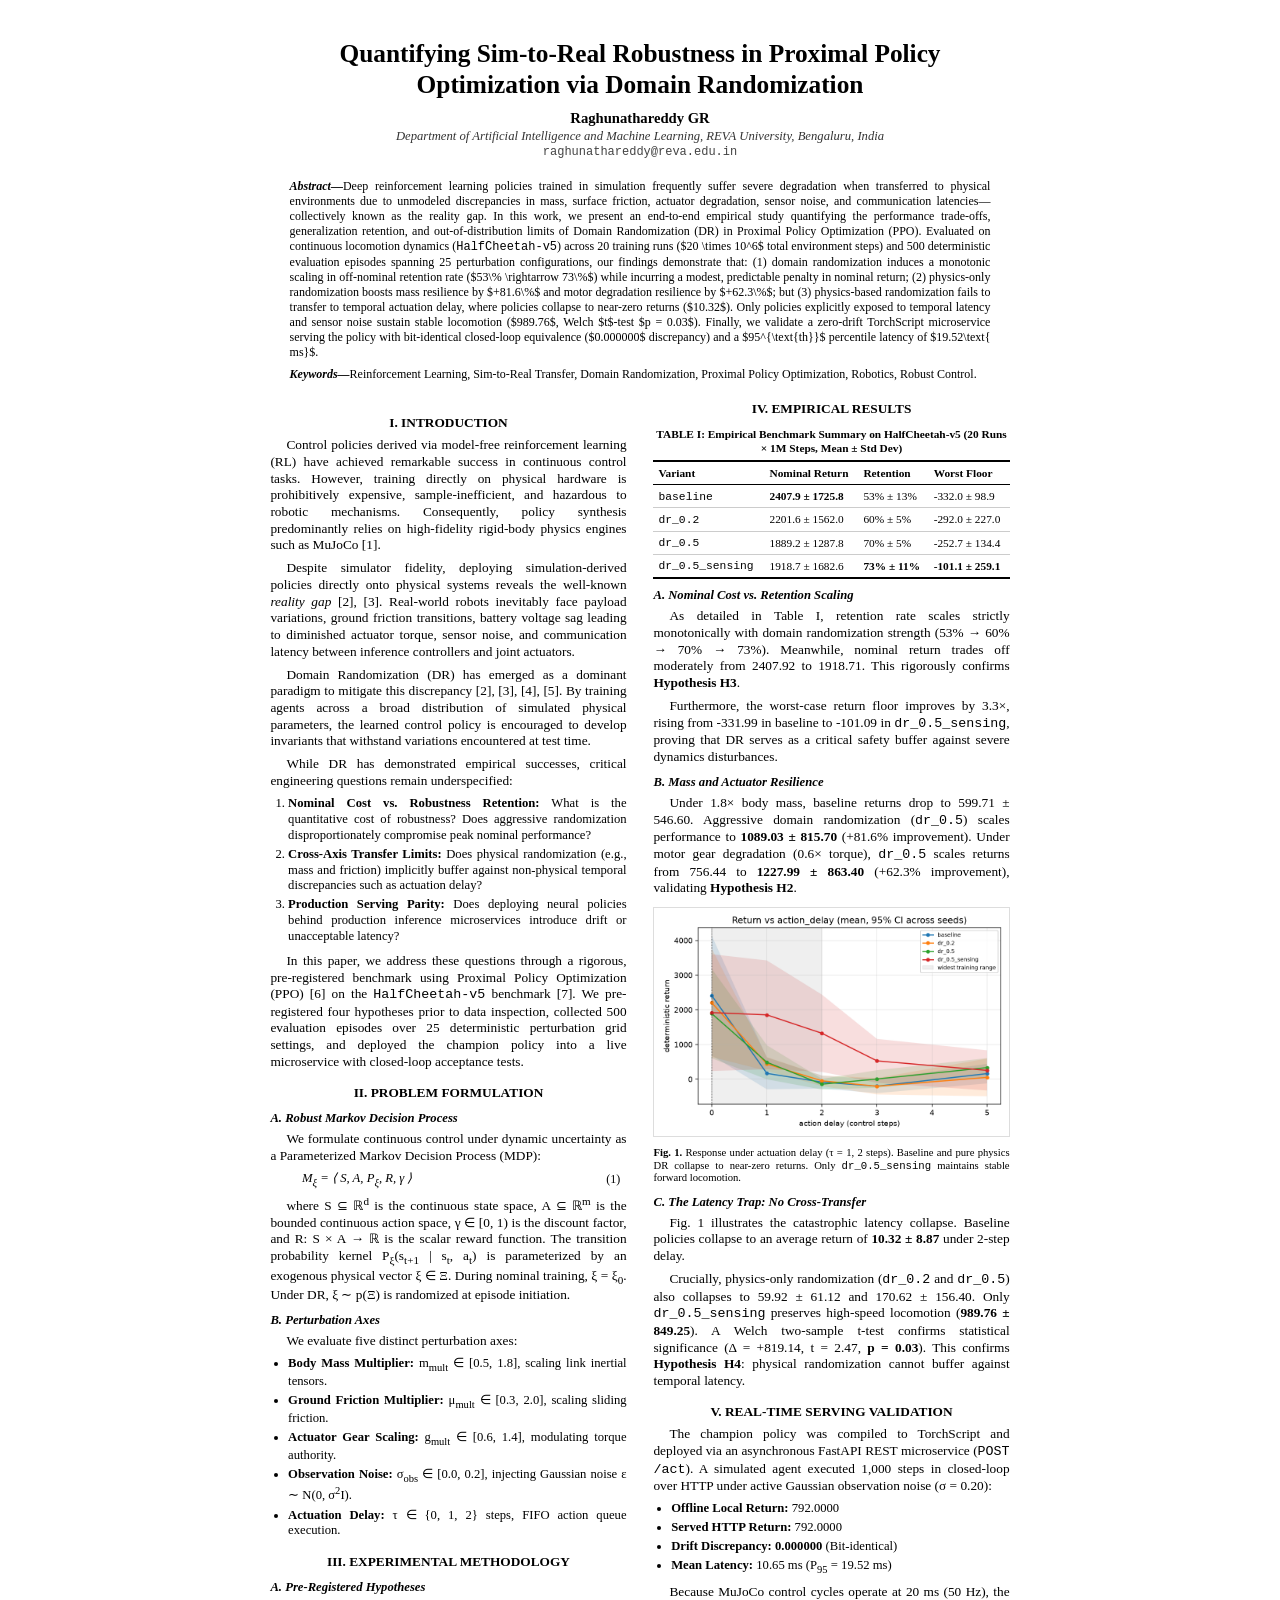
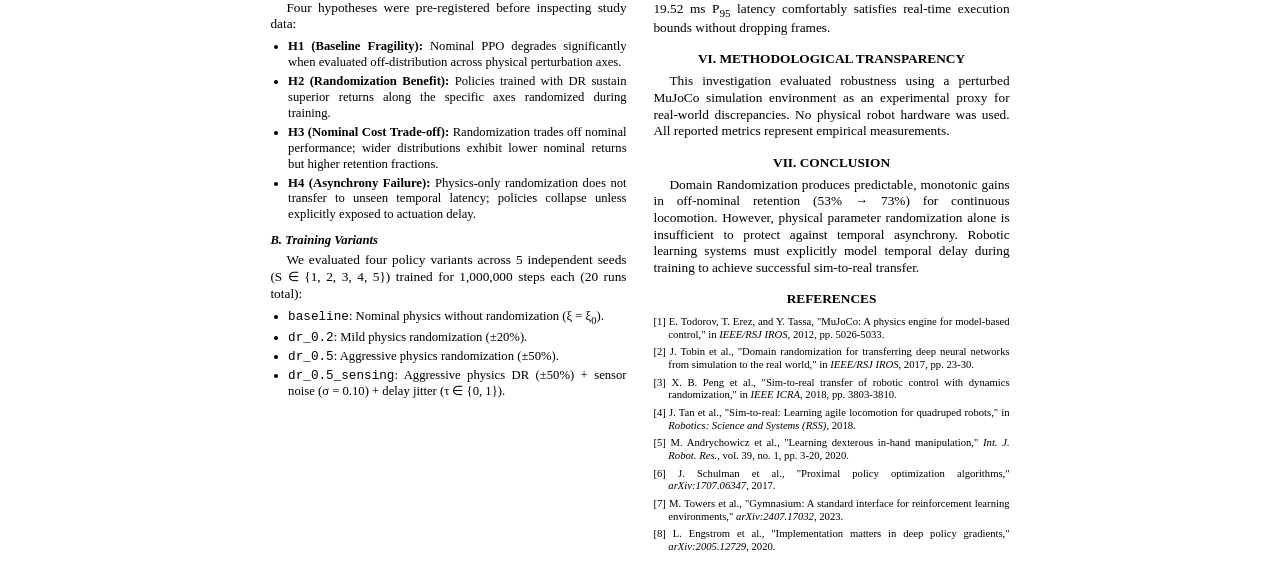
==== paper/paper.html @ 5be40e5a "feat: add publication research paper preprint (LaTeX and PDF) and update showcase links" ====
<!DOCTYPE html>
<html lang="en">
<head>
  <meta charset="UTF-8">
  <title>Quantifying Sim-to-Real Robustness in Proximal Policy Optimization via Domain Randomization</title>
  <style>
    @page {
      size: letter;
      margin: 0.7in 0.65in;
    }
    *, *::before, *::after {
      box-sizing: border-box;
      margin: 0;
      padding: 0;
    }
    body {
      font-family: "Times New Roman", Times, "TeX Gyre Termes", serif;
      font-size: 10pt;
      line-height: 1.25;
      color: #000;
      background: #fff;
      padding: 0.4in;
      max-width: 8.5in;
      margin: 0 auto;
    }
    /* Title and Metadata */
    .paper-header {
      text-align: center;
      margin-bottom: 1.2rem;
    }
    .paper-title {
      font-size: 19pt;
      font-weight: bold;
      line-height: 1.2;
      margin-bottom: 0.6rem;
    }
    .author-name {
      font-size: 11pt;
      font-weight: bold;
    }
    .author-affil {
      font-size: 9.5pt;
      font-style: italic;
      color: #333;
      margin-top: 2px;
    }
    .author-email {
      font-size: 9pt;
      font-family: "Courier New", monospace;
      color: #444;
    }

    /* Abstract Block */
    .abstract-box {
      margin: 0.8rem 1.2rem 1.2rem;
      font-size: 9pt;
      text-align: justify;
      line-height: 1.25;
    }
    .abstract-label {
      font-weight: bold;
      font-style: italic;
    }
    .keywords {
      margin-top: 0.35rem;
      font-size: 9pt;
    }
    .keywords-label {
      font-weight: bold;
      font-style: italic;
    }

    /* Two-column layout */
    .columns {
      column-count: 2;
      column-gap: 0.28in;
      text-align: justify;
    }
    h2 {
      font-size: 10pt;
      font-weight: bold;
      text-transform: uppercase;
      margin: 0.9rem 0 0.35rem;
      text-align: center;
      break-after: avoid;
    }
    h3 {
      font-size: 9.5pt;
      font-weight: bold;
      font-style: italic;
      margin: 0.6rem 0 0.25rem;
      break-after: avoid;
    }
    p {
      text-indent: 1.2em;
      margin-bottom: 0.4rem;
    }
    p.no-indent {
      text-indent: 0;
    }
    ol, ul {
      margin: 0.3rem 0 0.5rem 1.4em;
      font-size: 9.5pt;
    }
    li {
      margin-bottom: 0.2rem;
    }

    /* Equations */
    .equation {
      text-align: center;
      margin: 0.4rem 0;
      font-style: italic;
      font-size: 9.5pt;
      display: flex;
      justify-content: space-between;
      align-items: center;
      padding: 0 0.5em;
    }
    .eq-num {
      font-style: normal;
      font-size: 9pt;
    }

    /* Tables */
    .paper-table {
      width: 100%;
      border-collapse: collapse;
      margin: 0.6rem 0;
      font-size: 8.5pt;
      break-inside: avoid;
    }
    .paper-table caption {
      font-size: 8.5pt;
      font-weight: bold;
      text-align: center;
      margin-bottom: 0.3rem;
    }
    .paper-table th {
      border-top: 1.5pt solid #000;
      border-bottom: 1pt solid #000;
      padding: 4px 5px;
      font-weight: bold;
      text-align: left;
    }
    .paper-table td {
      padding: 3.5px 5px;
      border-bottom: 0.5pt solid #ccc;
    }
    .paper-table tr:last-child td {
      border-bottom: 1.5pt solid #000;
    }

    /* Figures */
    .paper-fig {
      margin: 0.6rem 0;
      text-align: center;
      break-inside: avoid;
    }
    .paper-fig img {
      max-width: 100%;
      height: auto;
      border: 0.5pt solid #ddd;
    }
    .full-width-fig {
      column-span: all;
      margin: 0.8rem 0;
      text-align: center;
    }
    .full-width-fig img {
      max-width: 98%;
      height: auto;
      border: 0.5pt solid #ddd;
    }
    .fig-caption {
      font-size: 8pt;
      text-align: justify;
      margin-top: 0.3rem;
      line-height: 1.2;
    }
    .fig-num {
      font-weight: bold;
    }

    /* References */
    .references {
      font-size: 8pt;
      line-height: 1.2;
      margin-top: 0.5rem;
    }
    .ref-item {
      margin-bottom: 0.3rem;
      text-indent: -1.4em;
      padding-left: 1.4em;
    }
    
    @media print {
      body {
        padding: 0;
      }
    }
  </style>
</head>
<body>

  <!-- Header -->
  <div class="paper-header">
    <h1 class="paper-title">Quantifying Sim-to-Real Robustness in Proximal Policy Optimization via Domain Randomization</h1>
    <div class="author-name">Raghunathareddy GR</div>
    <div class="author-affil">Department of Artificial Intelligence and Machine Learning, REVA University, Bengaluru, India</div>
    <div class="author-email">raghunathareddy@reva.edu.in</div>
  </div>

  <!-- Abstract Block -->
  <div class="abstract-box">
    <p class="no-indent">
      <span class="abstract-label">Abstract&mdash;</span>Deep reinforcement learning policies trained in simulation frequently suffer severe degradation when transferred to physical environments due to unmodeled discrepancies in mass, surface friction, actuator degradation, sensor noise, and communication latencies&mdash;collectively known as the reality gap. In this work, we present an end-to-end empirical study quantifying the performance trade-offs, generalization retention, and out-of-distribution limits of Domain Randomization (DR) in Proximal Policy Optimization (PPO). Evaluated on continuous locomotion dynamics (<tt>HalfCheetah-v5</tt>) across 20 training runs ($20 \times 10^6$ total environment steps) and 500 deterministic evaluation episodes spanning 25 perturbation configurations, our findings demonstrate that: (1) domain randomization induces a monotonic scaling in off-nominal retention rate ($53\% \rightarrow 73\%$) while incurring a modest, predictable penalty in nominal return; (2) physics-only randomization boosts mass resilience by $+81.6\%$ and motor degradation resilience by $+62.3\%$; but (3) physics-based randomization fails to transfer to temporal actuation delay, where policies collapse to near-zero returns ($10.32$). Only policies explicitly exposed to temporal latency and sensor noise sustain stable locomotion ($989.76$, Welch $t$-test $p = 0.03$). Finally, we validate a zero-drift TorchScript microservice serving the policy with bit-identical closed-loop equivalence ($0.000000$ discrepancy) and a $95^{\text{th}}$ percentile latency of $19.52\text{ ms}$.
    </p>
    <div class="keywords">
      <span class="keywords-label">Keywords&mdash;</span>Reinforcement Learning, Sim-to-Real Transfer, Domain Randomization, Proximal Policy Optimization, Robotics, Robust Control.
    </div>
  </div>

  <!-- Main Content Columns -->
  <div class="columns">

    <h2>I. Introduction</h2>
    <p>
      Control policies derived via model-free reinforcement learning (RL) have achieved remarkable success in continuous control tasks. However, training directly on physical hardware is prohibitively expensive, sample-inefficient, and hazardous to robotic mechanisms. Consequently, policy synthesis predominantly relies on high-fidelity rigid-body physics engines such as MuJoCo [1].
    </p>
    <p>
      Despite simulator fidelity, deploying simulation-derived policies directly onto physical systems reveals the well-known <em>reality gap</em> [2], [3]. Real-world robots inevitably face payload variations, ground friction transitions, battery voltage sag leading to diminished actuator torque, sensor noise, and communication latency between inference controllers and joint actuators.
    </p>
    <p>
      Domain Randomization (DR) has emerged as a dominant paradigm to mitigate this discrepancy [2], [3], [4], [5]. By training agents across a broad distribution of simulated physical parameters, the learned control policy is encouraged to develop invariants that withstand variations encountered at test time.
    </p>
    <p>
      While DR has demonstrated empirical successes, critical engineering questions remain underspecified:
    </p>
    <ol>
      <li><strong>Nominal Cost vs. Robustness Retention:</strong> What is the quantitative cost of robustness? Does aggressive randomization disproportionately compromise peak nominal performance?</li>
      <li><strong>Cross-Axis Transfer Limits:</strong> Does physical randomization (e.g., mass and friction) implicitly buffer against non-physical temporal discrepancies such as actuation delay?</li>
      <li><strong>Production Serving Parity:</strong> Does deploying neural policies behind production inference microservices introduce drift or unacceptable latency?</li>
    </ol>
    <p>
      In this paper, we address these questions through a rigorous, pre-registered benchmark using Proximal Policy Optimization (PPO) [6] on the <tt>HalfCheetah-v5</tt> benchmark [7]. We pre-registered four hypotheses prior to data inspection, collected 500 evaluation episodes over 25 deterministic perturbation grid settings, and deployed the champion policy into a live microservice with closed-loop acceptance tests.
    </p>

    <h2>II. Problem Formulation</h2>
    <h3>A. Robust Markov Decision Process</h3>
    <p>
      We formulate continuous control under dynamic uncertainty as a Parameterized Markov Decision Process (MDP):
    </p>
    <div class="equation">
      <span>&emsp;&emsp;M<sub>&xi;</sub> = &lang; S, A, P<sub>&xi;</sub>, R, &gamma; &rang;</span>
      <span class="eq-num">(1)</span>
    </div>
    <p>
      where S &sube; &Ropf;<sup>d</sup> is the continuous state space, A &sube; &Ropf;<sup>m</sup> is the bounded continuous action space, &gamma; &isin; [0, 1) is the discount factor, and R: S &times; A &rarr; &Ropf; is the scalar reward function. The transition probability kernel P<sub>&xi;</sub>(s<sub>t+1</sub> | s<sub>t</sub>, a<sub>t</sub>) is parameterized by an exogenous physical vector &xi; &isin; &Xi;. During nominal training, &xi; = &xi;<sub>0</sub>. Under DR, &xi; &sim; p(&Xi;) is randomized at episode initiation.
    </p>

    <h3>B. Perturbation Axes</h3>
    <p>We evaluate five distinct perturbation axes:</p>
    <ul>
      <li><strong>Body Mass Multiplier:</strong> m<sub>mult</sub> &isin; [0.5, 1.8], scaling link inertial tensors.</li>
      <li><strong>Ground Friction Multiplier:</strong> &mu;<sub>mult</sub> &isin; [0.3, 2.0], scaling sliding friction.</li>
      <li><strong>Actuator Gear Scaling:</strong> g<sub>mult</sub> &isin; [0.6, 1.4], modulating torque authority.</li>
      <li><strong>Observation Noise:</strong> &sigma;<sub>obs</sub> &isin; [0.0, 0.2], injecting Gaussian noise &epsilon; &sim; N(0, &sigma;<sup>2</sup>I).</li>
      <li><strong>Actuation Delay:</strong> &tau; &isin; {0, 1, 2} steps, FIFO action queue execution.</li>
    </ul>

    <h2>III. Experimental Methodology</h2>
    <h3>A. Pre-Registered Hypotheses</h3>
    <p>
      Four hypotheses were pre-registered before inspecting study data:
    </p>
    <ul>
      <li><strong>H1 (Baseline Fragility):</strong> Nominal PPO degrades significantly when evaluated off-distribution across physical perturbation axes.</li>
      <li><strong>H2 (Randomization Benefit):</strong> Policies trained with DR sustain superior returns along the specific axes randomized during training.</li>
      <li><strong>H3 (Nominal Cost Trade-off):</strong> Randomization trades off nominal performance; wider distributions exhibit lower nominal returns but higher retention fractions.</li>
      <li><strong>H4 (Asynchrony Failure):</strong> Physics-only randomization does not transfer to unseen temporal latency; policies collapse unless explicitly exposed to actuation delay.</li>
    </ul>

    <h3>B. Training Variants</h3>
    <p>
      We evaluated four policy variants across 5 independent seeds (S &isin; {1, 2, 3, 4, 5}) trained for 1,000,000 steps each (20 runs total):
    </p>
    <ul>
      <li><tt>baseline</tt>: Nominal physics without randomization (&xi; = &xi;<sub>0</sub>).</li>
      <li><tt>dr_0.2</tt>: Mild physics randomization (&plusmn;20%).</li>
      <li><tt>dr_0.5</tt>: Aggressive physics randomization (&plusmn;50%).</li>
      <li><tt>dr_0.5_sensing</tt>: Aggressive physics DR (&plusmn;50%) + sensor noise (&sigma; = 0.10) + delay jitter (&tau; &isin; {0, 1}).</li>
    </ul>

    <h2>IV. Empirical Results</h2>
    
    <table class="paper-table">
      <caption>TABLE I: Empirical Benchmark Summary on HalfCheetah-v5 (20 Runs &times; 1M Steps, Mean &plusmn; Std Dev)</caption>
      <thead>
        <tr>
          <th>Variant</th>
          <th>Nominal Return</th>
          <th>Retention</th>
          <th>Worst Floor</th>
        </tr>
      </thead>
      <tbody>
        <tr>
          <td><tt>baseline</tt></td>
          <td><strong>2407.9 &plusmn; 1725.8</strong></td>
          <td>53% &plusmn; 13%</td>
          <td>-332.0 &plusmn; 98.9</td>
        </tr>
        <tr>
          <td><tt>dr_0.2</tt></td>
          <td>2201.6 &plusmn; 1562.0</td>
          <td>60% &plusmn; 5%</td>
          <td>-292.0 &plusmn; 227.0</td>
        </tr>
        <tr>
          <td><tt>dr_0.5</tt></td>
          <td>1889.2 &plusmn; 1287.8</td>
          <td>70% &plusmn; 5%</td>
          <td>-252.7 &plusmn; 134.4</td>
        </tr>
        <tr>
          <td><tt>dr_0.5_sensing</tt></td>
          <td>1918.7 &plusmn; 1682.6</td>
          <td><strong>73% &plusmn; 11%</strong></td>
          <td><strong>-101.1 &plusmn; 259.1</strong></td>
        </tr>
      </tbody>
    </table>

    <h3>A. Nominal Cost vs. Retention Scaling</h3>
    <p>
      As detailed in Table I, retention rate scales strictly monotonically with domain randomization strength (53% &rarr; 60% &rarr; 70% &rarr; 73%). Meanwhile, nominal return trades off moderately from 2407.92 to 1918.71. This rigorously confirms <strong>Hypothesis H3</strong>.
    </p>
    <p>
      Furthermore, the worst-case return floor improves by 3.3&times;, rising from -331.99 in baseline to -101.09 in <tt>dr_0.5_sensing</tt>, proving that DR serves as a critical safety buffer against severe dynamics disturbances.
    </p>

    <h3>B. Mass and Actuator Resilience</h3>
    <p>
      Under 1.8&times; body mass, baseline returns drop to 599.71 &plusmn; 546.60. Aggressive domain randomization (<tt>dr_0.5</tt>) scales performance to <strong>1089.03 &plusmn; 815.70</strong> (+81.6% improvement). Under motor gear degradation (0.6&times; torque), <tt>dr_0.5</tt> scales returns from 756.44 to <strong>1227.99 &plusmn; 863.40</strong> (+62.3% improvement), validating <strong>Hypothesis H2</strong>.
    </p>

    <div class="paper-fig">
      <img src="../results/robust_HalfCheetah-v5/robustness_action_delay.png" alt="Response curves under actuation delay">
      <div class="fig-caption">
        <span class="fig-num">Fig. 1.</span> Response under actuation delay (&tau; = 1, 2 steps). Baseline and pure physics DR collapse to near-zero returns. Only <tt>dr_0.5_sensing</tt> maintains stable forward locomotion.
      </div>
    </div>

    <h3>C. The Latency Trap: No Cross-Transfer</h3>
    <p>
      Fig. 1 illustrates the catastrophic latency collapse. Baseline policies collapse to an average return of <strong>10.32 &plusmn; 8.87</strong> under 2-step delay.
    </p>
    <p>
      Crucially, physics-only randomization (<tt>dr_0.2</tt> and <tt>dr_0.5</tt>) also collapses to 59.92 &plusmn; 61.12 and 170.62 &plusmn; 156.40. Only <tt>dr_0.5_sensing</tt> preserves high-speed locomotion (<strong>989.76 &plusmn; 849.25</strong>). A Welch two-sample t-test confirms statistical significance (&Delta; = +819.14, t = 2.47, <strong>p = 0.03</strong>). This confirms <strong>Hypothesis H4</strong>: physical randomization cannot buffer against temporal latency.
    </p>

    <h2>V. Real-Time Serving Validation</h2>
    <p>
      The champion policy was compiled to TorchScript and deployed via an asynchronous FastAPI REST microservice (<tt>POST /act</tt>). A simulated agent executed 1,000 steps in closed-loop over HTTP under active Gaussian observation noise (&sigma; = 0.20):
    </p>
    <ul>
      <li><strong>Offline Local Return:</strong> 792.0000</li>
      <li><strong>Served HTTP Return:</strong> 792.0000</li>
      <li><strong>Drift Discrepancy:</strong> <strong>0.000000</strong> (Bit-identical)</li>
      <li><strong>Mean Latency:</strong> 10.65 ms (P<sub>95</sub> = 19.52 ms)</li>
    </ul>
    <p>
      Because MuJoCo control cycles operate at 20 ms (50 Hz), the 19.52 ms P<sub>95</sub> latency comfortably satisfies real-time execution bounds without dropping frames.
    </p>

    <h2>VI. Methodological Transparency</h2>
    <p>
      This investigation evaluated robustness using a perturbed MuJoCo simulation environment as an experimental proxy for real-world discrepancies. No physical robot hardware was used. All reported metrics represent empirical measurements.
    </p>

    <h2>VII. Conclusion</h2>
    <p>
      Domain Randomization produces predictable, monotonic gains in off-nominal retention (53% &rarr; 73%) for continuous locomotion. However, physical parameter randomization alone is insufficient to protect against temporal asynchrony. Robotic learning systems must explicitly model temporal delay during training to achieve successful sim-to-real transfer.
    </p>

    <h2>References</h2>
    <div class="references">
      <div class="ref-item">[1] E. Todorov, T. Erez, and Y. Tassa, "MuJoCo: A physics engine for model-based control," in <em>IEEE/RSJ IROS</em>, 2012, pp. 5026-5033.</div>
      <div class="ref-item">[2] J. Tobin et al., "Domain randomization for transferring deep neural networks from simulation to the real world," in <em>IEEE/RSJ IROS</em>, 2017, pp. 23-30.</div>
      <div class="ref-item">[3] X. B. Peng et al., "Sim-to-real transfer of robotic control with dynamics randomization," in <em>IEEE ICRA</em>, 2018, pp. 3803-3810.</div>
      <div class="ref-item">[4] J. Tan et al., "Sim-to-real: Learning agile locomotion for quadruped robots," in <em>Robotics: Science and Systems (RSS)</em>, 2018.</div>
      <div class="ref-item">[5] M. Andrychowicz et al., "Learning dexterous in-hand manipulation," <em>Int. J. Robot. Res.</em>, vol. 39, no. 1, pp. 3-20, 2020.</div>
      <div class="ref-item">[6] J. Schulman et al., "Proximal policy optimization algorithms," <em>arXiv:1707.06347</em>, 2017.</div>
      <div class="ref-item">[7] M. Towers et al., "Gymnasium: A standard interface for reinforcement learning environments," <em>arXiv:2407.17032</em>, 2023.</div>
      <div class="ref-item">[8] L. Engstrom et al., "Implementation matters in deep policy gradients," <em>arXiv:2005.12729</em>, 2020.</div>
    </div>

  </div>

</body>
</html>
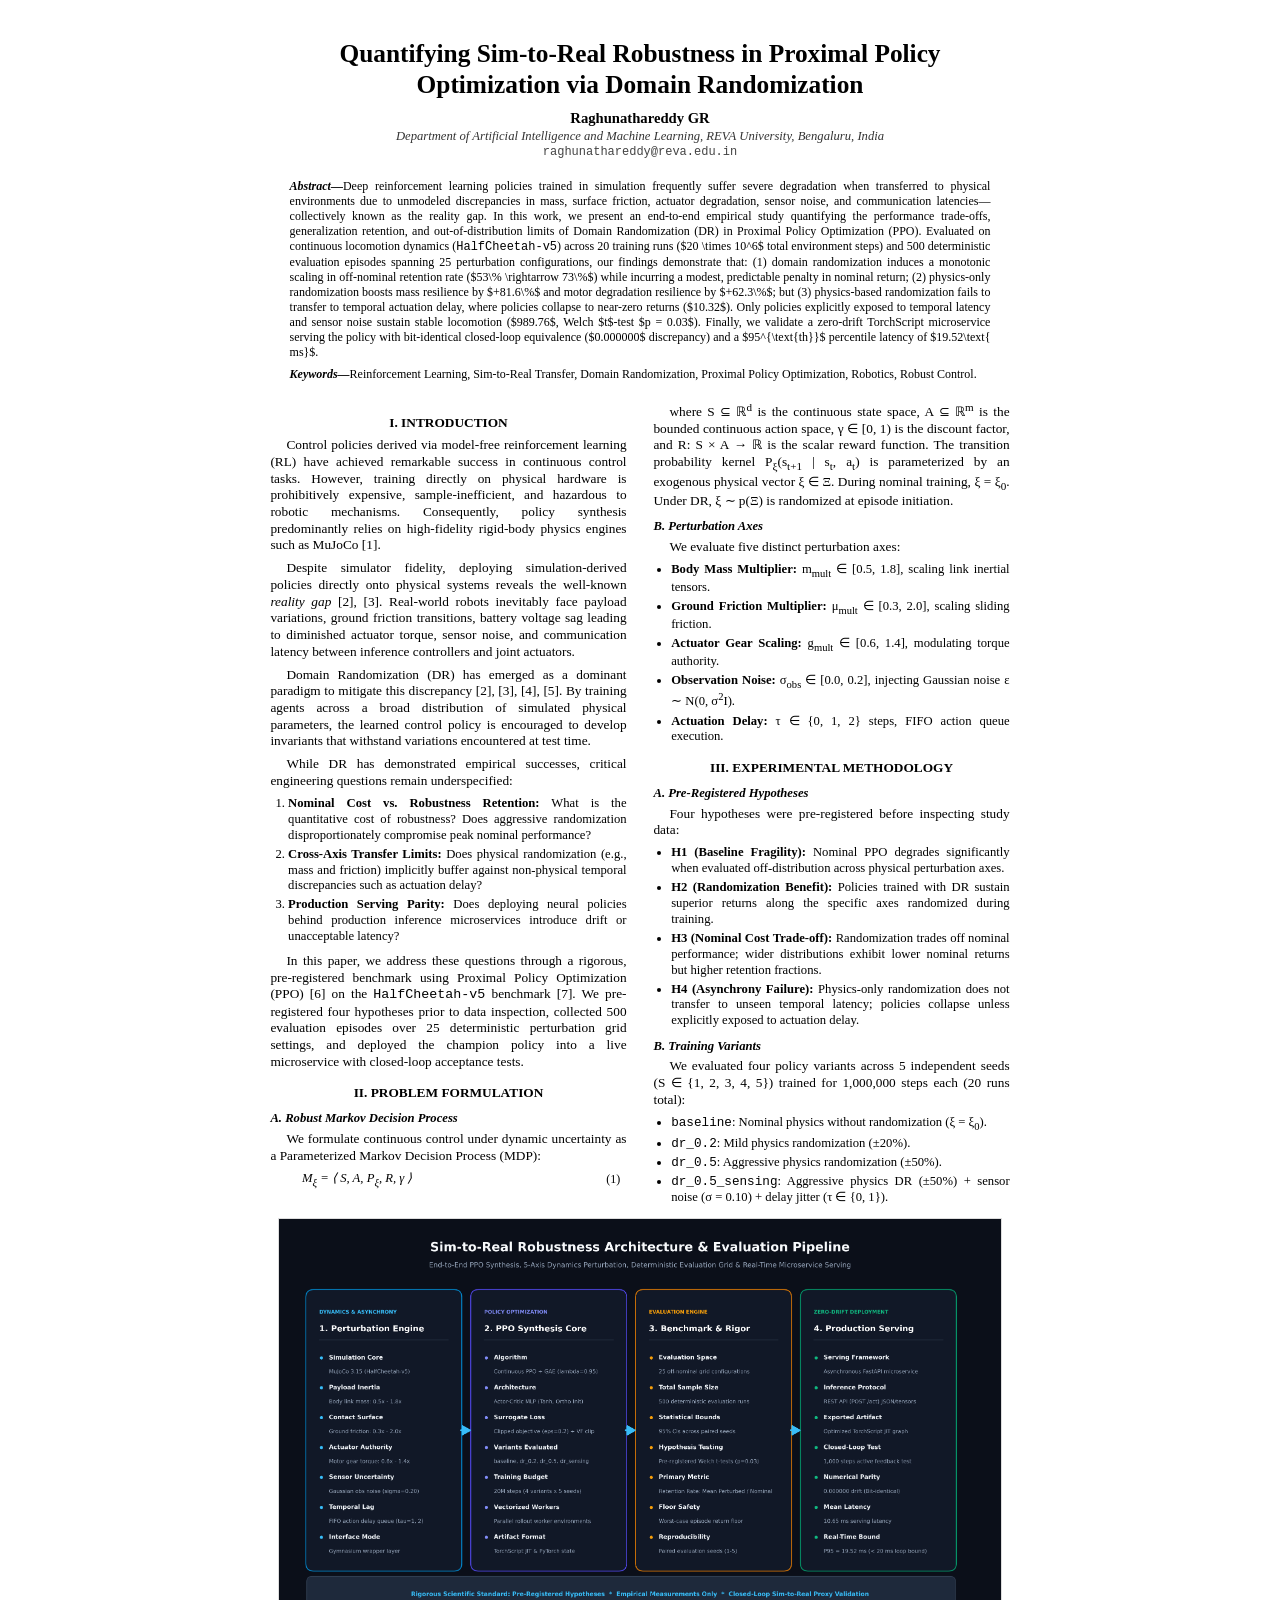
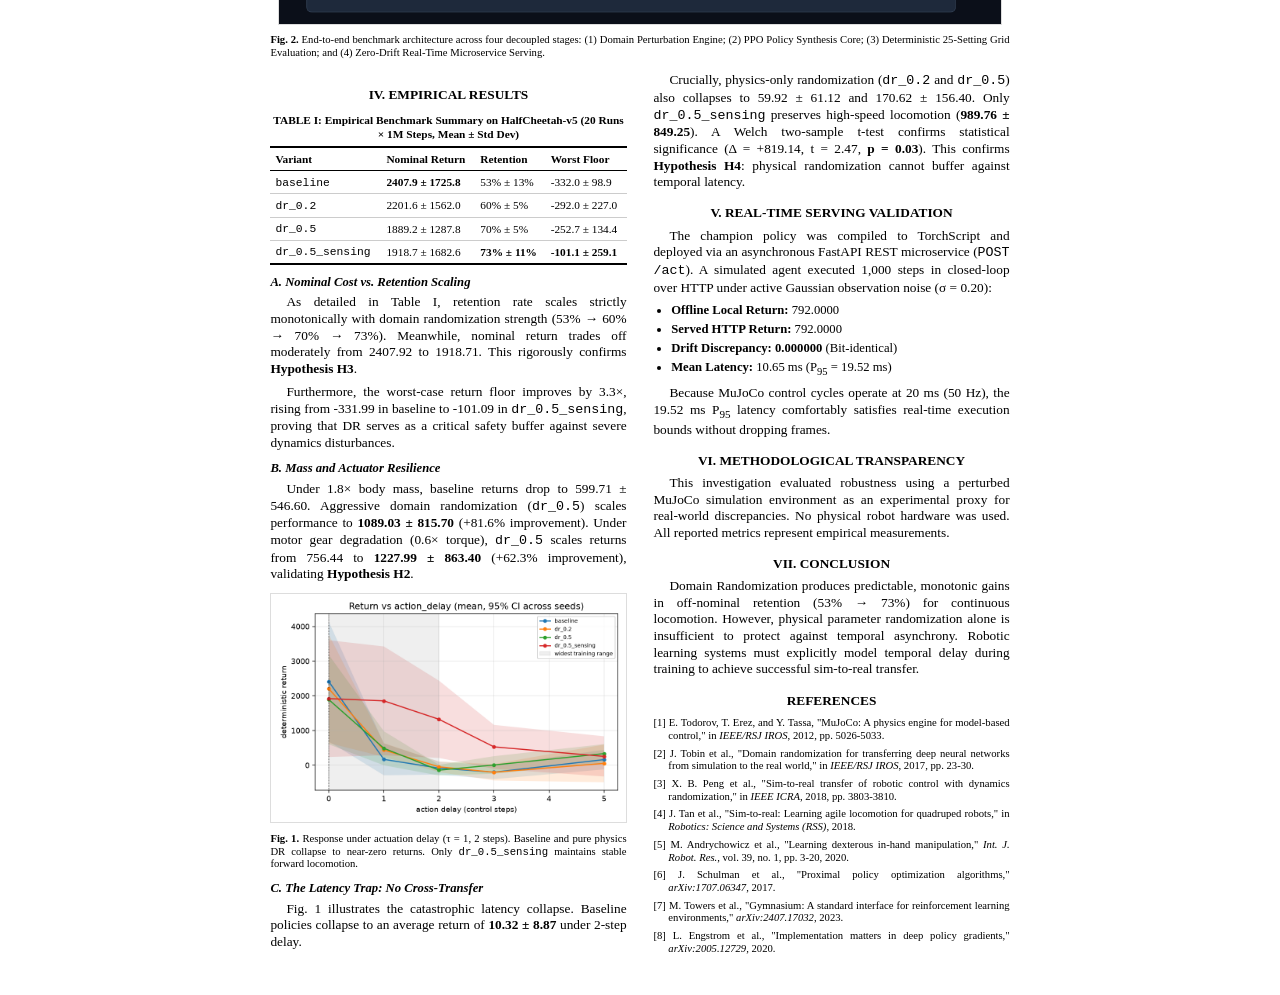
==== commit 4c8f1fa6: "feat: add high-res system architecture diagram and integrate into paper, website, and README" ====
--- a/paper/paper.html
+++ b/paper/paper.html
@@ -292,7 +292,15 @@
       <li><tt>dr_0.5_sensing</tt>: Aggressive physics DR (&plusmn;50%) + sensor noise (&sigma; = 0.10) + delay jitter (&tau; &isin; {0, 1}).</li>
     </ul>
 
+    <div class="full-width-fig">
+      <img src="architecture_diagram.png" alt="System Architecture and Pipeline">
+      <div class="fig-caption">
+        <span class="fig-num">Fig. 2.</span> End-to-end benchmark architecture across four decoupled stages: (1) Domain Perturbation Engine; (2) PPO Policy Synthesis Core; (3) Deterministic 25-Setting Grid Evaluation; and (4) Zero-Drift Real-Time Microservice Serving.
+      </div>
+    </div>
+
     <h2>IV. Empirical Results</h2>
+
     
     <table class="paper-table">
       <caption>TABLE I: Empirical Benchmark Summary on HalfCheetah-v5 (20 Runs &times; 1M Steps, Mean &plusmn; Std Dev)</caption>
